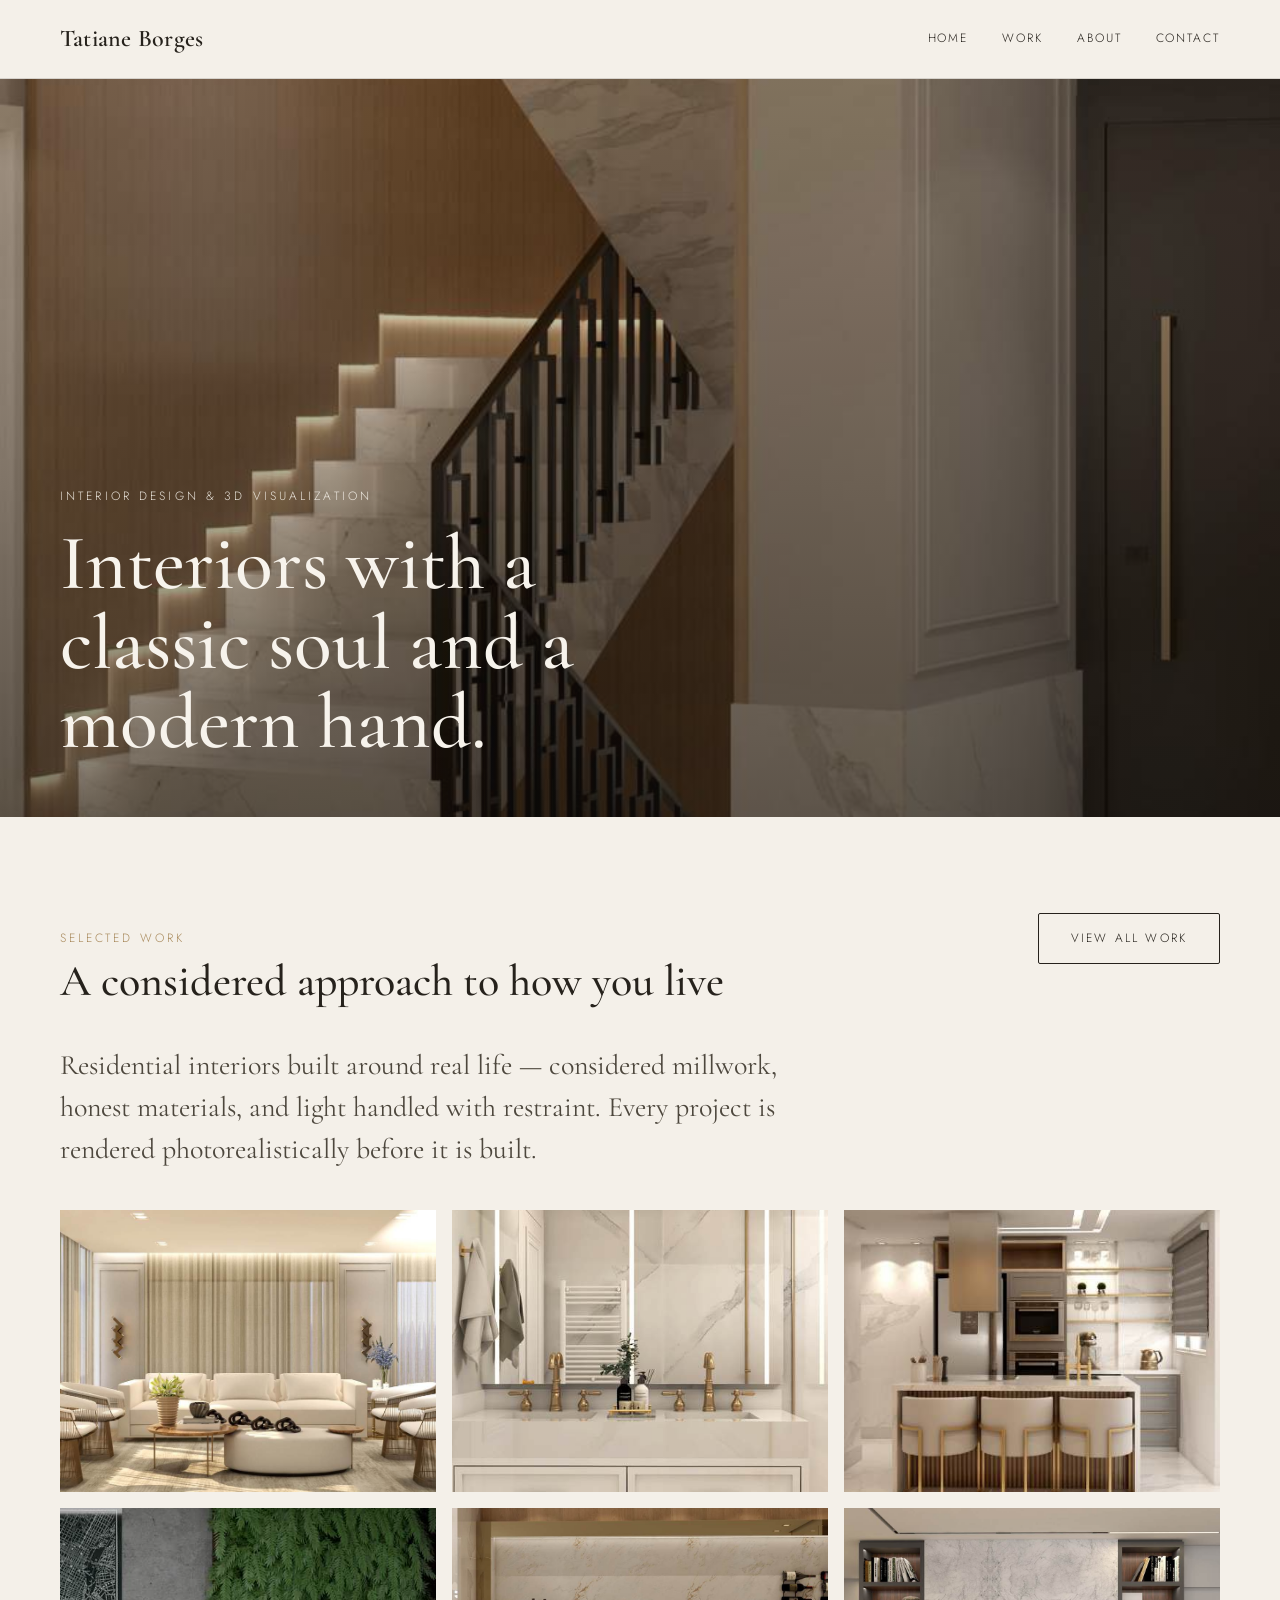
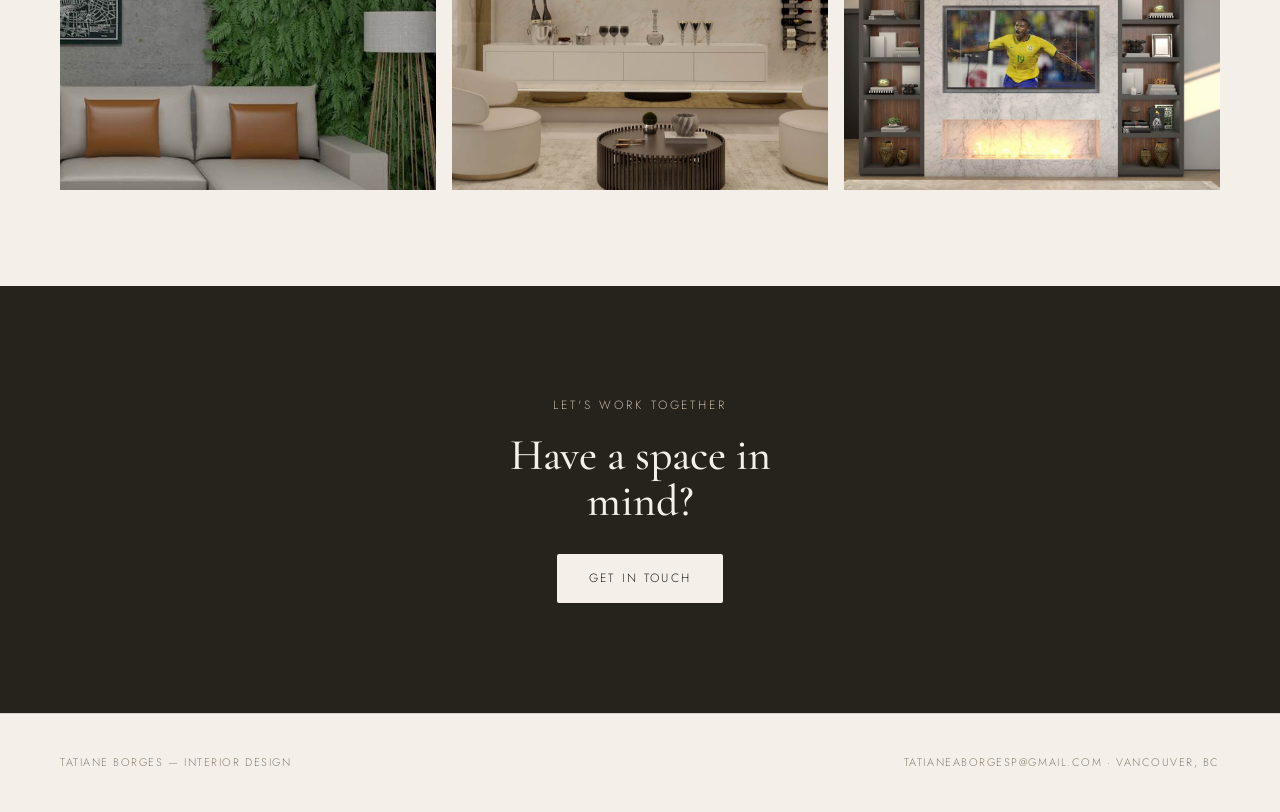
==== index.html @ 62aeac72 "Add files via upload" ====
<!DOCTYPE html>
<html lang="en">
<head>
<meta charset="utf-8">
<meta name="viewport" content="width=device-width, initial-scale=1">
<title>Tatiane Borges — Interior Design</title>
<meta name="description" content="Tatiane Borges — interior designer & 3D visualizer. Residential interiors that balance classic architecture with a contemporary sensibility. Based in Vancouver, BC.">
<link rel="preconnect" href="https://fonts.googleapis.com">
<link rel="preconnect" href="https://fonts.gstatic.com" crossorigin>
<link href="https://fonts.googleapis.com/css2?family=Cormorant+Garamond:wght@400;500;600&family=Jost:wght@300;400;500&display=swap" rel="stylesheet">
<link rel="stylesheet" href="styles.css">
</head>
<body>
<header class="site-head">
  <div class="wrap">
    <a class="brand" href="index.html">Tatiane Borges</a>
    <button class="menu-btn" aria-label="Menu" onclick="document.getElementById('nav').classList.toggle('open')">☰</button>
    <nav class="nav" id="nav">
      <a class="active" href="index.html">Home</a>
      <a href="work.html">Work</a>
      <a href="about.html">About</a>
      <a href="contact.html">Contact</a>
    </nav>
  </div>
</header>

<section class="hero" style="padding:0">
  <img src="images/hero-entry.jpg" alt="Marble staircase entry with walnut and brass detailing">
  <div class="scrim"></div>
  <div class="inner">
    <div class="eyebrow">Interior Design &amp; 3D Visualization</div>
    <h1>Interiors with a classic soul and a modern hand.</h1>
  </div>
</section>

<section>
  <div class="wrap">
    <div class="sec-head">
      <div>
        <div class="label">Selected Work</div>
        <h2>A considered approach to how you live</h2>
      </div>
      <a class="btn ghost" href="work.html">View all work</a>
    </div>
    <p class="lead" style="margin-bottom:40px">Residential interiors built around real life — considered millwork, honest materials, and light handled with restraint. Every project is rendered photorealistically before it is built.</p>
    <div class="grid g3">
      <a class="tile ratio" href="work.html#living"><img src="images/living-01.jpg" alt="Living room"></a>
      <a class="tile ratio" href="work.html#bathrooms"><img src="images/bath-01.jpg" alt="Marble bathroom"></a>
      <a class="tile ratio" href="work.html#kitchens"><img src="images/kitchen-01.jpg" alt="Kitchen"></a>
      <a class="tile ratio" href="work.html#living"><img src="images/living-03.jpg" alt="Living room with feature wall"></a>
      <a class="tile ratio" href="work.html#kitchens"><img src="images/kitchen-02.jpg" alt="Bar and lounge"></a>
      <a class="tile ratio" href="work.html#living"><img src="images/living-06.jpg" alt="Media wall with fireplace"></a>
    </div>
  </div>
</section>

<section style="background:var(--ink);color:var(--bone);padding:110px 0">
  <div class="wrap" style="text-align:center">
    <div class="label" style="color:#c3b8a3">Let's work together</div>
    <h2 style="color:var(--bone);max-width:16ch;margin:16px auto 30px">Have a space in mind?</h2>
    <a class="btn" style="background:var(--bone);color:var(--ink)" href="contact.html">Get in touch</a>
  </div>
</section>

<footer class="site-foot">
  <div class="wrap">
    <span>Tatiane Borges — Interior Design</span>
    <span>tatianeaborgesp@gmail.com · Vancouver, BC</span>
  </div>
</footer>
</body>
</html>
---- styles.css ----
/* Tatiane Borges — Interior Design */
:root{
  --bone:#f4f0e9; --bone-2:#ece7dd; --ink:#26221c; --ink-soft:#4d473d;
  --muted:#8a8071; --faint:#a29a89; --brass:#a98a5c; --line:rgba(38,34,28,.14);
  --serif:'Cormorant Garamond',Georgia,serif; --sans:'Jost',system-ui,-apple-system,sans-serif;
}
*{box-sizing:border-box}
html{scroll-behavior:smooth}
body{margin:0;background:var(--bone);color:var(--ink);font-family:var(--sans);font-weight:300;line-height:1.6;-webkit-font-smoothing:antialiased}
img{display:block;max-width:100%}
a{color:var(--ink);text-decoration:none;transition:opacity .2s}
a:hover{opacity:.65}
.wrap{max-width:1240px;margin:0 auto;padding:0 40px}

/* header */
.site-head{position:sticky;top:0;z-index:50;background:rgba(244,240,233,.9);backdrop-filter:blur(10px);border-bottom:1px solid var(--line)}
.site-head .wrap{display:flex;align-items:center;justify-content:space-between;height:78px}
.brand{font-family:var(--serif);font-size:24px;font-weight:600;letter-spacing:.01em}
.nav{display:flex;gap:34px;font-size:12px;letter-spacing:.16em;text-transform:uppercase;color:var(--muted)}
.nav a.active{color:var(--ink)}
.menu-btn{display:none;background:none;border:0;font-size:22px;color:var(--ink);cursor:pointer}

/* hero */
.hero{position:relative;height:82vh;min-height:520px;display:flex;align-items:flex-end;color:#f7f3ec;overflow:hidden}
.hero img{position:absolute;inset:0;width:100%;height:100%;object-fit:cover}
.hero .scrim{position:absolute;inset:0;background:linear-gradient(180deg,rgba(20,17,13,.12),rgba(20,17,13,.55))}
.hero .inner{position:relative;padding:0 40px 54px;max-width:1240px;margin:0 auto;width:100%}
.eyebrow{font-size:12px;letter-spacing:.26em;text-transform:uppercase;opacity:.9;margin-bottom:18px}
.hero h1{font-family:var(--serif);font-weight:500;font-size:clamp(40px,7vw,78px);line-height:1.02;margin:0;max-width:16ch}

/* sections */
section{padding:96px 0}
.sec-head{display:flex;align-items:baseline;justify-content:space-between;gap:24px;margin-bottom:40px;flex-wrap:wrap}
.label{font-size:12px;letter-spacing:.24em;text-transform:uppercase;color:var(--brass)}
h2{font-family:var(--serif);font-weight:500;font-size:clamp(28px,4vw,44px);line-height:1.05;margin:10px 0 0}
.lead{font-family:var(--serif);font-size:clamp(20px,2.4vw,28px);font-weight:400;line-height:1.5;color:var(--ink-soft);max-width:760px}

/* galleries */
.grid{display:grid;gap:16px}
.grid.g3{grid-template-columns:repeat(3,1fr)}
.grid.g2{grid-template-columns:repeat(2,1fr)}
.tile{position:relative;overflow:hidden;background:var(--bone-2)}
.tile img{width:100%;height:100%;object-fit:cover;transition:transform .6s ease}
.tile.ratio{aspect-ratio:4/3}
.tile.tall{aspect-ratio:3/4}
.tile:hover img{transform:scale(1.04)}

/* work page group */
.group{margin-bottom:84px}
.group:last-child{margin-bottom:0}
.group-head{display:flex;align-items:baseline;justify-content:space-between;gap:20px;border-bottom:1px solid var(--line);padding-bottom:16px;margin-bottom:26px;flex-wrap:wrap}
.group-head h3{font-family:var(--serif);font-weight:500;font-size:clamp(24px,3vw,34px);margin:0}
.group-head p{margin:0;max-width:420px;font-size:13.5px;line-height:1.7;color:var(--ink-soft)}

/* buttons */
.btn{display:inline-block;font-size:12px;letter-spacing:.18em;text-transform:uppercase;padding:15px 32px;border-radius:2px;background:var(--ink);color:var(--bone)}
.btn.ghost{background:transparent;color:var(--ink);border:1px solid var(--ink)}
.btn:hover{opacity:.82}

/* about */
.about-grid{display:grid;grid-template-columns:0.85fr 1.15fr;gap:56px;align-items:start}
.about-grid .portrait{aspect-ratio:3/4;overflow:hidden;background:var(--bone-2)}
.about-grid .portrait img{width:100%;height:100%;object-fit:cover}
.about-body p{font-size:15px;line-height:1.85;color:var(--ink-soft);margin:0 0 16px}
.exp{display:grid;grid-template-columns:1fr 1fr;gap:12px 24px;font-family:var(--serif);font-size:21px;margin-top:8px}
.rule{height:1px;background:var(--line);margin:34px 0}
.meta-grid{display:grid;grid-template-columns:1fr 1fr;gap:18px 24px;font-size:13.5px;color:var(--ink-soft)}
.meta-grid .k{text-transform:uppercase;letter-spacing:.18em;font-size:10px;color:var(--faint);margin-bottom:6px}

/* contact */
.contact-hero{text-align:center;padding:120px 0 40px}
.contact-hero h1{font-family:var(--serif);font-weight:500;font-size:clamp(38px,6vw,68px);line-height:1.05;margin:14px 0 26px}
.contact-mail{font-family:var(--serif);font-size:clamp(22px,3vw,32px);border-bottom:1px solid var(--ink);padding-bottom:4px}

/* footer */
.site-foot{border-top:1px solid var(--line);padding:40px 0}
.site-foot .wrap{display:flex;justify-content:space-between;flex-wrap:wrap;gap:14px;font-size:11px;letter-spacing:.14em;text-transform:uppercase;color:var(--muted)}

@media(max-width:860px){
  .about-grid{grid-template-columns:1fr;gap:32px}
  .grid.g3{grid-template-columns:repeat(2,1fr)}
}
@media(max-width:620px){
  .wrap,.hero .inner{padding-left:24px;padding-right:24px}
  section{padding:64px 0}
  .nav{display:none}
  .nav.open{display:flex;position:absolute;top:78px;left:0;right:0;flex-direction:column;gap:20px;background:var(--bone);padding:26px 24px;border-bottom:1px solid var(--line)}
  .menu-btn{display:block}
  .grid.g3,.grid.g2{grid-template-columns:1fr}
  .exp,.meta-grid{grid-template-columns:1fr}
}
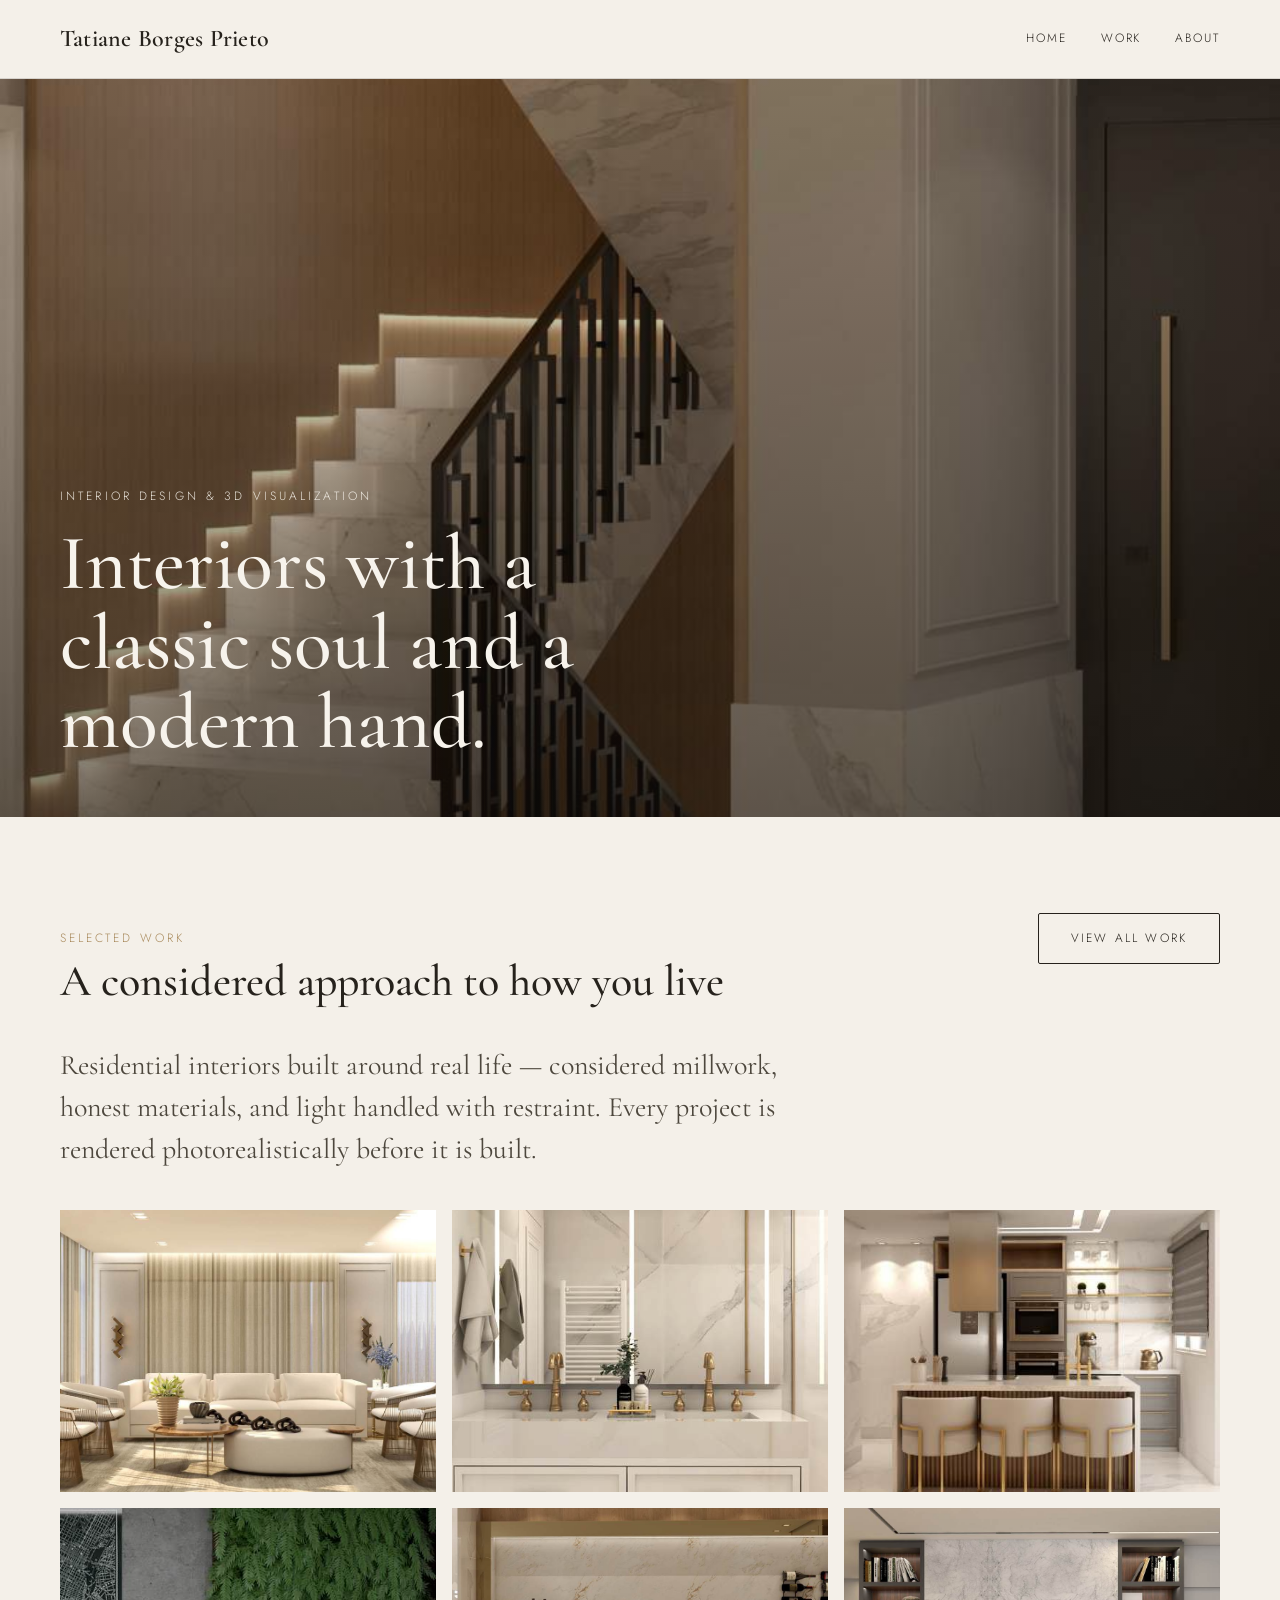
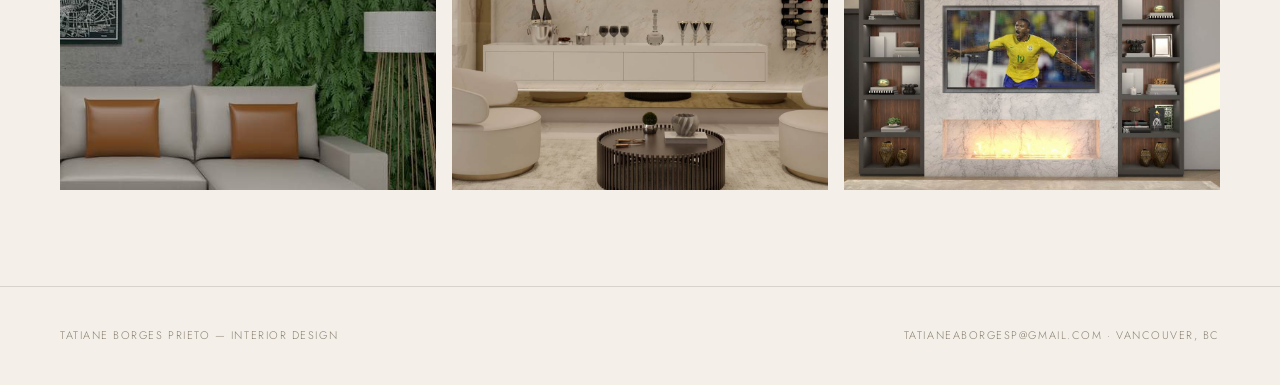
==== commit 51a98109: "Add files via upload" ====
--- a/index.html
+++ b/index.html
@@ -3,8 +3,8 @@
 <head>
 <meta charset="utf-8">
 <meta name="viewport" content="width=device-width, initial-scale=1">
-<title>Tatiane Borges — Interior Design</title>
-<meta name="description" content="Tatiane Borges — interior designer & 3D visualizer. Residential interiors that balance classic architecture with a contemporary sensibility. Based in Vancouver, BC.">
+<title>Tatiane Borges Prieto — Interior Design</title>
+<meta name="description" content="Tatiane Borges Prieto — interior designer & 3D visualizer. Residential interiors that balance classic architecture with a contemporary sensibility. Based in Vancouver, BC.">
 <link rel="preconnect" href="https://fonts.googleapis.com">
 <link rel="preconnect" href="https://fonts.gstatic.com" crossorigin>
 <link href="https://fonts.googleapis.com/css2?family=Cormorant+Garamond:wght@400;500;600&family=Jost:wght@300;400;500&display=swap" rel="stylesheet">
@@ -13,13 +13,12 @@
 <body>
 <header class="site-head">
   <div class="wrap">
-    <a class="brand" href="index.html">Tatiane Borges</a>
+    <a class="brand" href="index.html">Tatiane Borges Prieto</a>
     <button class="menu-btn" aria-label="Menu" onclick="document.getElementById('nav').classList.toggle('open')">☰</button>
     <nav class="nav" id="nav">
       <a class="active" href="index.html">Home</a>
       <a href="work.html">Work</a>
       <a href="about.html">About</a>
-      <a href="contact.html">Contact</a>
     </nav>
   </div>
 </header>
@@ -54,17 +53,9 @@
   </div>
 </section>
 
-<section style="background:var(--ink);color:var(--bone);padding:110px 0">
-  <div class="wrap" style="text-align:center">
-    <div class="label" style="color:#c3b8a3">Let's work together</div>
-    <h2 style="color:var(--bone);max-width:16ch;margin:16px auto 30px">Have a space in mind?</h2>
-    <a class="btn" style="background:var(--bone);color:var(--ink)" href="contact.html">Get in touch</a>
-  </div>
-</section>
-
 <footer class="site-foot">
   <div class="wrap">
-    <span>Tatiane Borges — Interior Design</span>
+    <span>Tatiane Borges Prieto — Interior Design</span>
     <span>tatianeaborgesp@gmail.com · Vancouver, BC</span>
   </div>
 </footer>
